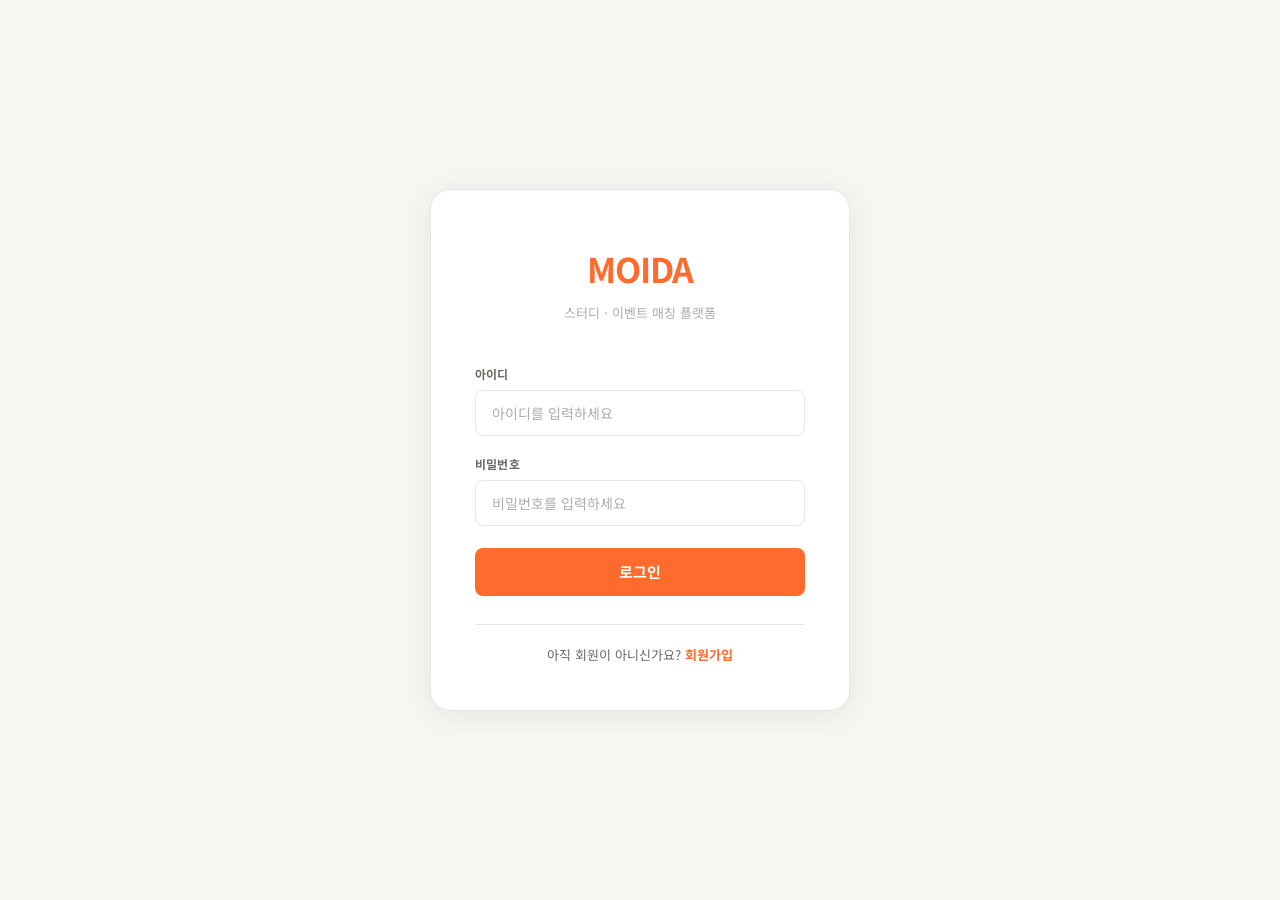
==== src/main/resources/static/index.html @ b2e2747e "feat: 로그인, 회원가입 화면 구현" ====
<!DOCTYPE html>
<html lang="ko">
<head>
  <meta charset="UTF-8" />
  <meta name="viewport" content="width=device-width, initial-scale=1.0" />
  <title>MOIDA - 로그인</title>
  <link href="https://fonts.googleapis.com/css2?family=Noto+Sans+KR:wght@400;500;700&display=swap" rel="stylesheet">
  <link rel="stylesheet" href="css/common.css" />
  <link rel="stylesheet" href="css/auth.css" />
</head>
<body>

<div class="auth-bg">
  <div class="auth-card">

    <div class="auth-logo">MOIDA</div>
    <p class="auth-sub">스터디 · 이벤트 매칭 플랫폼</p>

    <div class="auth-form">
      <div class="field">
        <label class="field-label" for="username">아이디</label>
        <input class="field-input" id="username" type="text" placeholder="아이디를 입력하세요" />
      </div>

      <div class="field">
        <label class="field-label" for="password">비밀번호</label>
        <input class="field-input" id="password" type="password" placeholder="비밀번호를 입력하세요" />
      </div>

      <button class="btn-primary" type="button">로그인</button>
    </div>

    <hr class="auth-divider" />

    <p class="auth-footer">
      아직 회원이 아니신가요? <a href="signup.html">회원가입</a>
    </p>

  </div>
</div>

</body>
</html>
---- src/main/resources/static/css/common.css ----
@import url('https://fonts.googleapis.com/css2?family=Noto+Sans+KR:wght@400;500;700&display=swap');

:root {
  --primary:      #FF6B2C;
  --primary-dark: #E55A1B;
  --primary-bg:   #FFF0E8;
  --bg:           #F7F6F2;
  --surface:      #FFFFFF;
  --border:       #E8E6E1;
  --text:         #1A1A18;
  --text-sub:     #6B6B65;
  --text-muted:   #ADADAA;
  --radius-sm:    8px;
  --radius-md:    12px;
  --radius-lg:    20px;
}

* {
  box-sizing: border-box;
  margin: 0;
  padding: 0;
}

body {
  font-family: 'Noto Sans KR', -apple-system, sans-serif;
  background: var(--bg);
  color: var(--text);
  font-size: 15px;
  line-height: 1.6;
}

a {
  color: var(--primary);
  font-weight: 700;
  text-decoration: none;
}

a:hover {
  text-decoration: underline;
}
---- src/main/resources/static/css/auth.css ----
/* ── 공통 레이아웃 ───────────────────────── */

.auth-bg {
  min-height: 100vh;
  display: flex;
  align-items: center;
  justify-content: center;
  background: var(--bg);
  padding: 40px 24px;
}

.auth-card {
  width: 100%;
  max-width: 420px;
  background: var(--surface);
  border-radius: var(--radius-lg);
  border: 1px solid var(--border);
  padding: 52px 44px 44px;
  box-shadow: 0 4px 32px rgba(0, 0, 0, 0.07);
}

/* ── 로고 / 타이틀 ───────────────────────── */

.auth-logo {
  text-align: center;
  font-size: 34px;
  font-weight: 700;
  color: var(--primary);
  letter-spacing: -1px;
  margin-bottom: 6px;
}

.auth-sub {
  text-align: center;
  font-size: 13px;
  color: var(--text-muted);
  margin-bottom: 40px;
}

.auth-title {
  text-align: center;
  font-size: 20px;
  font-weight: 700;
  color: var(--text);
  margin-bottom: 32px;
}

/* ── 폼 ─────────────────────────────────── */

.auth-form {
  display: flex;
  flex-direction: column;
  gap: 18px;
}

.field {
  display: flex;
  flex-direction: column;
  gap: 7px;
}

.field-label {
  font-size: 12px;
  font-weight: 700;
  color: var(--text-sub);
  letter-spacing: 0.2px;
}

.field-input {
  width: 100%;
  height: 46px;
  padding: 0 16px;
  border: 1.5px solid var(--border);
  border-radius: var(--radius-sm);
  font-size: 14px;
  font-family: inherit;
  color: var(--text);
  background: var(--surface);
  outline: none;
  transition: border-color 0.15s, box-shadow 0.15s;
}

.field-input::placeholder {
  color: var(--text-muted);
}

.field-input:focus {
  border-color: var(--primary);
  box-shadow: 0 0 0 3px rgba(255, 107, 44, 0.12);
}

/* ── 카테고리 태그 선택 ───────────────────── */

.tag-group {
  display: flex;
  flex-wrap: wrap;
  gap: 8px;
}

.tag-option {
  cursor: pointer;
}

.tag-option input[type="checkbox"] {
  display: none;
}

.tag-option span {
  display: inline-block;
  padding: 6px 14px;
  border-radius: 999px;
  font-size: 13px;
  font-weight: 500;
  background: var(--primary-bg);
  color: var(--primary);
  border: 1.5px solid transparent;
  transition: all 0.15s;
  user-select: none;
}

.tag-option input[type="checkbox"]:checked + span {
  background: var(--primary);
  color: #fff;
}

.tag-option span:hover {
  border-color: var(--primary);
}

/* ── 버튼 ────────────────────────────────── */

.btn-primary {
  width: 100%;
  height: 48px;
  margin-top: 4px;
  border: none;
  border-radius: var(--radius-sm);
  background: var(--primary);
  color: #fff;
  font-size: 15px;
  font-weight: 700;
  font-family: inherit;
  cursor: pointer;
  transition: background 0.15s;
  letter-spacing: 0.2px;
}

.btn-primary:hover {
  background: var(--primary-dark);
}

.btn-primary:active {
  transform: scale(0.99);
}

/* ── 하단 ────────────────────────────────── */

.auth-divider {
  border: none;
  border-top: 1px solid var(--border);
  margin: 28px 0 20px;
}

.auth-footer {
  text-align: center;
  font-size: 13px;
  color: var(--text-sub);
}
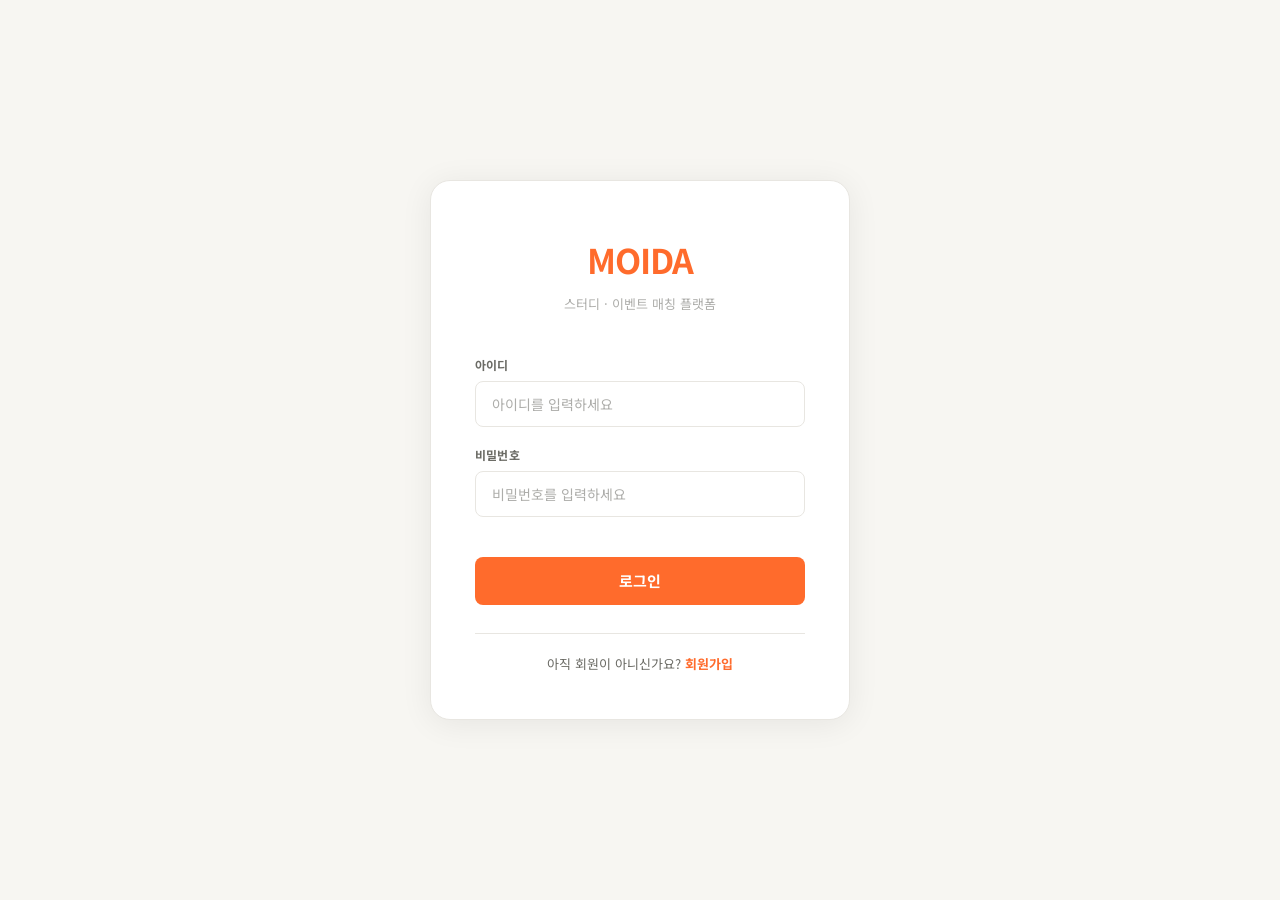
==== commit 92e65b26: "feat: ë¡: 회원 api 연동,로그ì 웃 로직 추가" ====
--- a/src/main/resources/static/index.html
+++ b/src/main/resources/static/index.html
@@ -27,7 +27,9 @@
         <input class="field-input" id="password" type="password" placeholder="비밀번호를 입력하세요" />
       </div>
 
-      <button class="btn-primary" type="button">로그인</button>
+      <p class="error-msg" id="errorMsg"></p>
+
+      <button class="btn-primary" type="button" onclick="handleLogin()">로그인</button>
     </div>
 
     <hr class="auth-divider" />
@@ -39,5 +41,7 @@
   </div>
 </div>
 
+<script src="js/api.js"></script>
+<script src="js/auth.js"></script>
 </body>
 </html>
--- a/src/main/resources/static/css/common.css
+++ b/src/main/resources/static/css/common.css
@@ -37,4 +37,117 @@
 
 a:hover {
   text-decoration: underline;
+}
+
+
+/* ── 공통 레이아웃 (추가) ─────────────────── */
+.container {
+  max-width: 1040px;
+  margin: 0 auto;
+  padding: 0 24px;
+}
+
+/* ── 공통 헤더 (추가) ───────────────────── */
+.app-header {
+  background: var(--surface);
+  border-bottom: 1px solid var(--border);
+  position: sticky;
+  top: 0;
+  z-index: 100;
+}
+
+.header-container {
+  max-width: 1040px;
+  margin: 0 auto;
+  height: 64px;
+  padding: 0 24px;
+  display: flex;
+  align-items: center;
+  justify-content: space-between;
+}
+
+.header-logo {
+  font-size: 22px;
+  font-weight: 700;
+  color: var(--primary);
+  letter-spacing: -0.5px;
+}
+
+.header-logo:hover {
+  text-decoration: none;
+}
+
+.header-search {
+  flex: 1;
+  max-width: 400px;
+  margin: 0 24px;
+}
+
+.header-search input {
+  width: 100%;
+  height: 40px;
+  padding: 0 16px;
+  border: 1.5px solid var(--border);
+  border-radius: 999px;
+  font-size: 14px;
+  background: var(--bg);
+  outline: none;
+  transition: border-color 0.15s, background 0.15s;
+}
+
+.header-search input:focus {
+  border-color: var(--primary);
+  background: var(--surface);
+}
+
+.header-profile {
+  display: flex;
+  align-items: center;
+  gap: 8px;
+  cursor: pointer;
+  font-size: 14px;
+  font-weight: 500;
+  color: var(--text);
+}
+
+.profile-avatar {
+  width: 32px;
+  height: 32px;
+  border-radius: 50%;
+  background: var(--border);
+
+  display: flex;
+  align-items: center;
+  justify-content: center;
+
+
+  font-size: 18px;
+  color: var(--text-muted);
+  user-select: none;
+}
+
+
+/* ── 공통 버튼 스타일 ───────────────────── */
+.btn-primary {
+  height: 48px;
+  border: none;
+  background: var(--primary);
+  color: #fff;
+  font-size: 15px;
+  font-weight: 700;
+  font-family: inherit;
+  cursor: pointer;
+  transition: all 0.2s ease;
+  letter-spacing: 0.2px;
+  display: inline-flex;
+  align-items: center;
+  justify-content: center;
+}
+
+.btn-primary:hover {
+  background: var(--primary-dark);
+}
+
+.btn-primary:active {
+  transform: scale(0.97);
 }
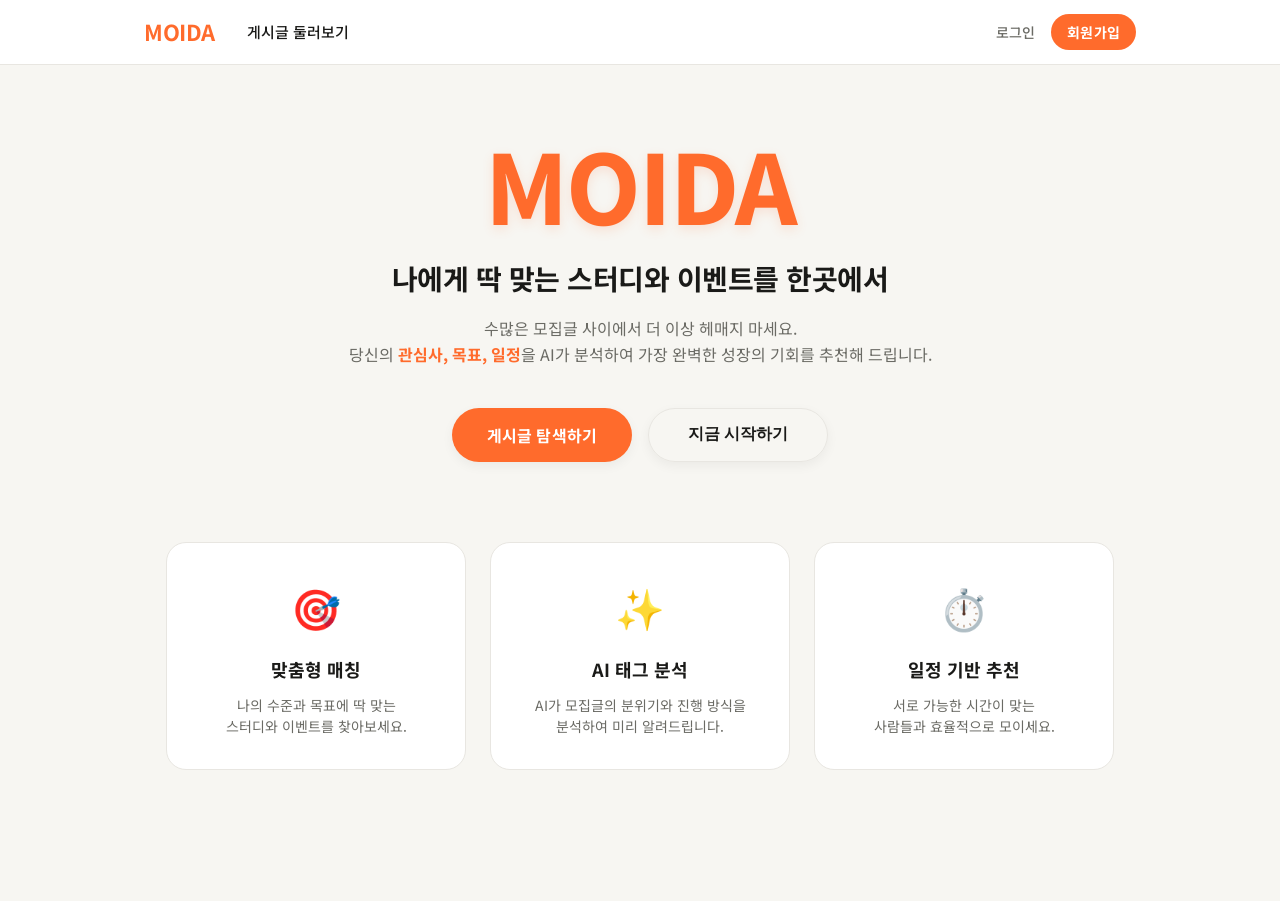
==== commit 6dad6885: "Feat : main페이지 구현" ====
--- a/src/main/resources/static/index.html
+++ b/src/main/resources/static/index.html
@@ -1,47 +1,64 @@
 <!DOCTYPE html>
 <html lang="ko">
 <head>
-  <meta charset="UTF-8" />
-  <meta name="viewport" content="width=device-width, initial-scale=1.0" />
-  <title>MOIDA - 로그인</title>
-  <link href="https://fonts.googleapis.com/css2?family=Noto+Sans+KR:wght@400;500;700&display=swap" rel="stylesheet">
-  <link rel="stylesheet" href="css/common.css" />
-  <link rel="stylesheet" href="css/auth.css" />
+    <meta charset="UTF-8" />
+    <meta name="viewport" content="width=device-width, initial-scale=1.0" />
+    <title>MOIDA - 스터디·이벤트 매칭 플랫폼</title>
+    <link href="https://fonts.googleapis.com/css2?family=Noto+Sans+KR:wght@400;500;700&display=swap" rel="stylesheet">
+    <link rel="stylesheet" href="css/common.css" />
+    <link rel="stylesheet" href="css/main.css" />
 </head>
 <body>
 
-<div class="auth-bg">
-  <div class="auth-card">
+<header class="app-header">
+    <div class="header-container main-header">
+        <div class="header-left">
+            <a href="index.html" class="header-logo">MOIDA</a>
+            <nav class="header-nav">
+                <a href="post.html" class="nav-link">게시글 둘러보기</a>
+            </nav>
+        </div>
 
-    <div class="auth-logo">MOIDA</div>
-    <p class="auth-sub">스터디 · 이벤트 매칭 플랫폼</p>
+        <div class="header-auth">
+            <a href="login.html" class="btn-text">로그인</a>
+            <a href="signup.html" class="btn-primary btn-sm">회원가입</a>
+        </div>
+    </div>
+</header>
 
-    <div class="auth-form">
-      <div class="field">
-        <label class="field-label" for="username">아이디</label>
-        <input class="field-input" id="username" type="text" placeholder="아이디를 입력하세요" />
-      </div>
+<main class="main-wrapper">
+    <section class="hero-section">
+        <h1 class="hero-logo">MOIDA</h1>
+        <h2 class="hero-title">나에게 딱 맞는 스터디와 이벤트를 한곳에서</h2>
+        <p class="hero-desc">
+            수많은 모집글 사이에서 더 이상 헤매지 마세요.<br>
+            당신의 <b>관심사, 목표, 일정</b>을 AI가 분석하여 가장 완벽한 성장의 기회를 추천해 드립니다.
+        </p>
 
-      <div class="field">
-        <label class="field-label" for="password">비밀번호</label>
-        <input class="field-input" id="password" type="password" placeholder="비밀번호를 입력하세요" />
-      </div>
+        <div class="hero-actions">
+            <button class="btn-primary hero-btn" onclick="location.href='post.html'">게시글 탐색하기</button>
+            <button class="btn-outline hero-btn" onclick="location.href='login.html'">지금 시작하기</button>
+        </div>
+    </section>
 
-      <p class="error-msg" id="errorMsg"></p>
+    <section class="features-section">
+        <div class="feature-card">
+            <div class="feature-icon">🎯</div>
+            <h3 class="feature-title">맞춤형 매칭</h3>
+            <p class="feature-desc">나의 수준과 목표에 딱 맞는<br>스터디와 이벤트를 찾아보세요.</p>
+        </div>
+        <div class="feature-card">
+            <div class="feature-icon">✨</div>
+            <h3 class="feature-title">AI 태그 분석</h3>
+            <p class="feature-desc">AI가 모집글의 분위기와 진행 방식을<br>분석하여 미리 알려드립니다.</p>
+        </div>
+        <div class="feature-card">
+            <div class="feature-icon">⏱️</div>
+            <h3 class="feature-title">일정 기반 추천</h3>
+            <p class="feature-desc">서로 가능한 시간이 맞는<br>사람들과 효율적으로 모이세요.</p>
+        </div>
+    </section>
+</main>
 
-      <button class="btn-primary" type="button" onclick="handleLogin()">로그인</button>
-    </div>
-
-    <hr class="auth-divider" />
-
-    <p class="auth-footer">
-      아직 회원이 아니신가요? <a href="signup.html">회원가입</a>
-    </p>
-
-  </div>
-</div>
-
-<script src="js/api.js"></script>
-<script src="js/auth.js"></script>
 </body>
 </html>
--- a/src/main/resources/static/css/common.css
+++ b/src/main/resources/static/css/common.css
@@ -81,12 +81,15 @@
   flex: 1;
   max-width: 400px;
   margin: 0 24px;
+  position: relative;
+  display: flex;
+  align-items: center;
 }
 
 .header-search input {
   width: 100%;
   height: 40px;
-  padding: 0 16px;
+  padding: 0 40px 0 16px;
   border: 1.5px solid var(--border);
   border-radius: 999px;
   font-size: 14px;
@@ -98,6 +101,27 @@
 .header-search input:focus {
   border-color: var(--primary);
   background: var(--surface);
+}
+/* 돋보기 버튼 디자인 추가 */
+.btn-search {
+  position: absolute;
+  right: 6px;
+  width: 30px;
+  height: 30px;
+  background: transparent;
+  border: none;
+  border-radius: 50%;
+  cursor: pointer;
+  color: var(--text-sub);
+  display: flex;
+  align-items: center;
+  justify-content: center;
+  transition: all 0.2s;
+}
+
+.btn-search:hover {
+  color: var(--primary);
+  background: var(--border);
 }
 
 .header-profile {
--- a/src/main/resources/static/css/main.css
+++ b/src/main/resources/static/css/main.css
@@ -0,0 +1,187 @@
+/* ── 메인 전용 헤더 레이아웃 조정 ──────────────── */
+.main-header {
+  display: flex;
+  justify-content: space-between;
+}
+
+.header-left {
+  display: flex;
+  align-items: center;
+  gap: 32px;
+}
+
+.header-nav {
+  display: flex;
+  align-items: center;
+}
+
+.nav-link {
+  font-size: 15px;
+  font-weight: 500;
+  color: var(--text);
+  transition: color 0.2s;
+}
+
+.nav-link:hover {
+  color: var(--primary);
+  text-decoration: none;
+}
+
+.header-auth {
+  display: flex;
+  align-items: center;
+  gap: 16px;
+}
+
+.btn-text {
+  font-size: 14px;
+  font-weight: 500;
+  color: var(--text-sub);
+  transition: color 0.2s;
+}
+
+.btn-text:hover {
+  color: var(--text);
+  text-decoration: none;
+}
+
+.btn-sm {
+  height: 36px;
+  padding: 0 16px;
+  font-size: 14px;
+  border-radius: 999px;
+}
+
+/* ── 메인 래퍼 ──────────────────────────────── */
+.main-wrapper {
+  min-height: calc(100vh - 64px);
+  display: flex;
+  flex-direction: column;
+  align-items: center;
+  justify-content: center;
+  padding: 40px 24px 100px;
+}
+
+/* ── 히어로 섹션 (중앙 로고 부분) ────────────── */
+.hero-section {
+  text-align: center;
+  max-width: 800px;
+  margin: 0 auto 80px;
+  animation: fadeInDown 0.8s ease-out;
+}
+
+.hero-logo {
+  font-size: 96px;
+  font-weight: 800;
+  color: var(--primary);
+  letter-spacing: -2px;
+  line-height: 1;
+  margin-bottom: 24px;
+  text-shadow: 0 4px 12px rgba(255, 107, 44, 0.15);
+}
+
+.hero-title {
+  font-size: 28px;
+  font-weight: 700;
+  color: var(--text);
+  margin-bottom: 16px;
+  letter-spacing: -0.5px;
+}
+
+.hero-desc {
+  font-size: 16px;
+  color: var(--text-sub);
+  line-height: 1.6;
+  margin-bottom: 40px;
+}
+
+.hero-desc b {
+  color: var(--primary);
+  font-weight: 700;
+}
+
+/* ── 히어로 버튼 ────────────────────────────── */
+.hero-actions {
+  display: flex;
+  justify-content: center;
+  gap: 16px;
+}
+
+.hero-btn {
+  width: auto;
+  min-width: 180px;
+  height: 54px;
+  font-size: 16px;
+  border-radius: 999px;
+  box-shadow: 0 4px 12px rgba(0, 0, 0, 0.05);
+}
+
+.btn-outline {
+  background: transparent;
+  border: 1.5px solid var(--border);
+  color: var(--text);
+  font-weight: 700;
+  cursor: pointer;
+  transition: all 0.2s;
+}
+
+.btn-outline:hover {
+  border-color: var(--text);
+  background: var(--surface);
+}
+
+/* ── 특징(Features) 섹션 ────────────────────── */
+.features-section {
+  display: flex;
+  justify-content: center;
+  gap: 24px;
+  flex-wrap: wrap;
+  max-width: 1040px;
+  margin: 0 auto;
+  animation: fadeInUp 0.8s ease-out 0.2s both;
+}
+
+.feature-card {
+  background: var(--surface);
+  border: 1px solid var(--border);
+  border-radius: var(--radius-lg);
+  padding: 32px 24px;
+  width: 300px;
+  text-align: center;
+  transition: transform 0.2s, box-shadow 0.2s;
+}
+
+.feature-card:hover {
+  transform: translateY(-8px);
+  box-shadow: 0 12px 24px rgba(0, 0, 0, 0.05);
+  border-color: #ffe0d1;
+}
+
+.feature-icon {
+  font-size: 40px;
+  margin-bottom: 16px;
+}
+
+.feature-title {
+  font-size: 18px;
+  font-weight: 700;
+  color: var(--text);
+  margin-bottom: 12px;
+}
+
+.feature-desc {
+  font-size: 14px;
+  color: var(--text-sub);
+  line-height: 1.5;
+}
+
+/* ── 애니메이션 ────────────────────────────── */
+@keyframes fadeInDown {
+  from { opacity: 0; transform: translateY(-20px); }
+  to { opacity: 1; transform: translateY(0); }
+}
+
+@keyframes fadeInUp {
+  from { opacity: 0; transform: translateY(20px); }
+  to { opacity: 1; transform: translateY(0); }
+}
